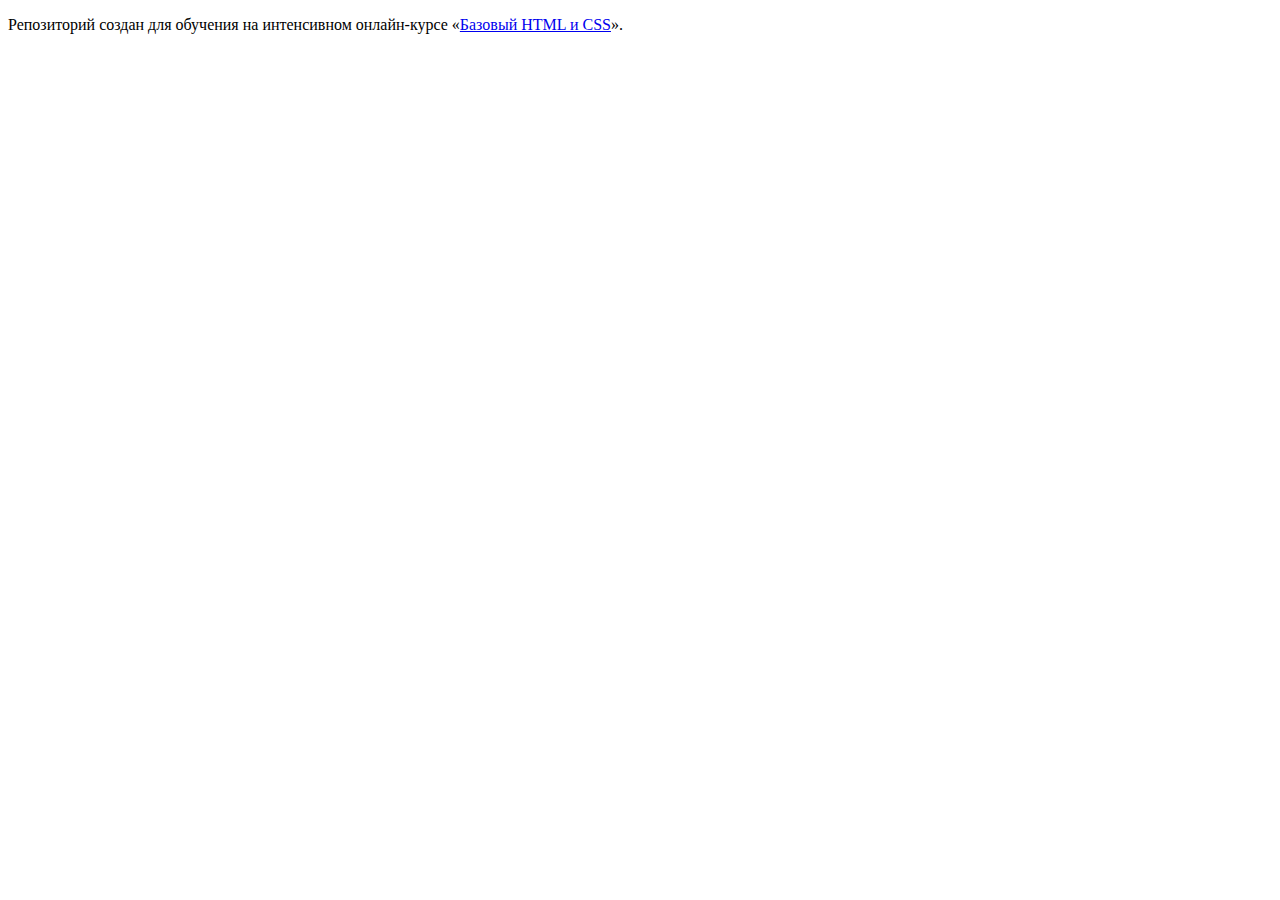
==== index.html @ 83e12e81 ":hatching_chick:" ====
<!DOCTYPE html>
<html lang="ru">
  <head>
    <meta charset="utf-8">
    <title>HTML Academy: Седона</title>
  </head>
  <body>

    <p>Репозиторий создан для обучения на интенсивном онлайн‑курсе «<a href="https://htmlacademy.ru/intensive/htmlcss">Базовый HTML и CSS</a>».</p>

  </body>
</html>
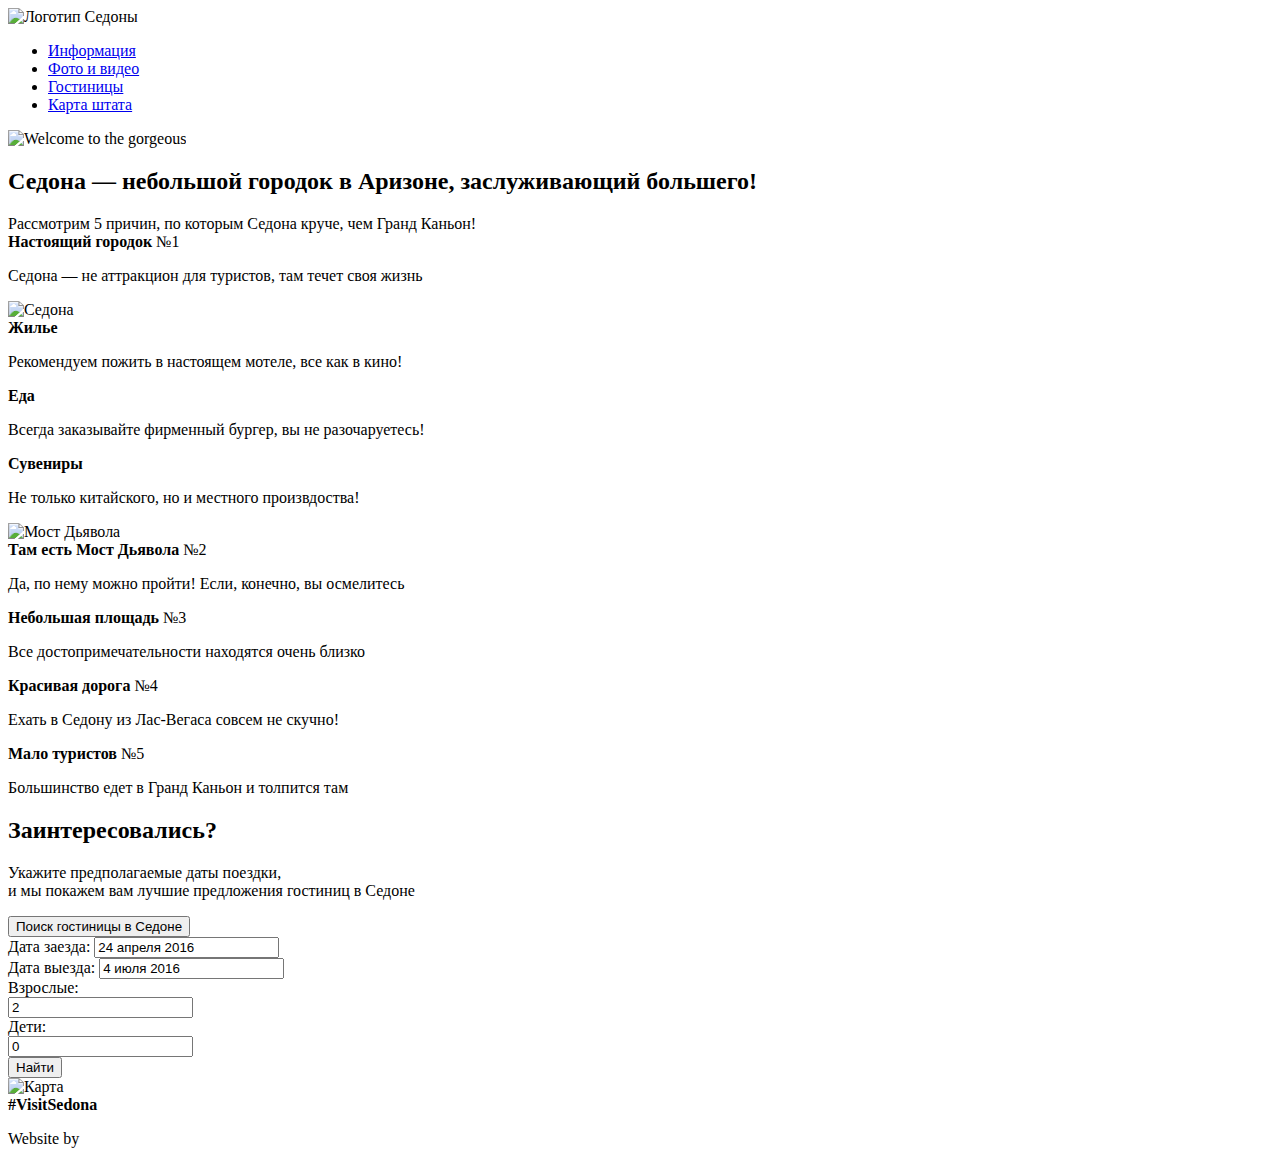
==== commit d910e410: "Разметка" ====
--- a/index.html
+++ b/index.html
@@ -1,12 +1,130 @@
 <!DOCTYPE html>
 <html lang="ru">
   <head>
-    <meta charset="utf-8">
+    <meta charset="UTF-8">
     <title>HTML Academy: Седона</title>
+    <link rel="stylesheet" href="https://fonts.googleapis.com/css?family=PT+Sans:400,700&amp;subset=cyrillic">
+    <link rel="stylesheet" href="css/vendor/normalize.css">
+    <link rel="stylesheet" href="css/style.css">
   </head>
   <body>
-
-    <p>Репозиторий создан для обучения на интенсивном онлайн‑курсе «<a href="https://htmlacademy.ru/intensive/htmlcss">Базовый HTML и CSS</a>».</p>
-
+    <div class="main-container">
+      <header class="main-header">
+        <nav class="main-navigation">
+          <img class="sedona-logo" src="img/logo-sedona.png" alt="Логотип Седоны">
+          <ul class="clearfix">
+            <li><a href="#">Информация</a></li>
+            <li><a href="#">Фото и видео</a></li>
+            <li><a href="hotels.html">Гостиницы</a></li>
+            <li><a href="#">Карта штата</a></li>
+          </ul>
+        </nav>
+        <div class="intro">
+          <img src="img/welcome.png" alt="Welcome to the gorgeous" width="458" height="352">
+        </div>
+      </header>
+      <main>
+        <h2 class="title-secondary">Седона &mdash; небольшой городок в Аризоне, заслуживающий большего!</h2>
+        <span class="subtitle">Рассмотрим 5 причин, по которым Седона круче, чем Гранд Каньон!</span>
+        <section class="reasons">
+          <div class="reasons-wrapper reason-blue">
+            <div class="reason reason-blue">
+              <b class="reason-title">Настоящий городок</b>
+              <span class="reason-nmb">№1</span>
+              <p class="reason-text">Седона &mdash; не аттракцион для туристов, там течет своя жизнь</p>
+            </div>
+            <div class="reason-img"><img src="img/sedona.jpg" width="800" alt="Седона"></div>
+          </div>
+          <div class="features-wrapper">
+            <div class="feature feature-house">
+              <b class="feature-title">Жилье</b>
+              <p class="feature-text">Рекомендуем пожить в настоящем мотеле, все как в кино!</p>
+            </div>
+            <div class="feature feature-food">
+              <b class="feature-title">Еда</b>
+              <p class="feature-text">Всегда заказывайте фирменный бургер, вы не разочаруетесь!</p>
+            </div>
+            <div class="feature feature-gift">
+              <b class="feature-title">Сувениры</b>
+              <p class="feature-text">Не только китайского, но и местного произвдоства!</p>
+            </div>
+          </div>
+          <div class="reasons-wrapper reason-blue">
+            <div class="reason-img"><img src="img/bridge.jpg" width="800" alt="Мост Дьявола"></div>
+            <div class="reason reason-blue">
+              <b class="reason-title">Там есть Мост&nbsp;Дьявола</b>
+              <span class="reason-nmb">№2</span>
+              <p class="reason-text">Да, по нему можно пройти! Если, конечно, вы осмелитесь</p>
+            </div>
+          </div>
+          <div class="reasons-wrapper">
+            <div class="reason">
+              <b class="reason-title">Небольшая площадь</b>
+              <span class="reason-nmb">№3</span>
+              <p class="reason-text">Все достопримечательности находятся очень близко</p>
+            </div>
+            <div class="reason">
+              <b class="reason-title">Красивая дорога</b>
+              <span class="reason-nmb">№4</span>
+              <p class="reason-text">Ехать в Седону из Лас-Вегаса совсем не скучно!</p>
+            </div>
+            <div class="reason">
+              <b class="reason-title">Мало туристов</b>
+              <span class="reason-nmb">№5</span>
+              <p class="reason-text">Большинство едет в Гранд Каньон и толпится там</p>
+            </div>
+          </div>
+        </section>
+        <section class="booking">
+          <h2 class="title-secondary">Заинтересовались?</h2>
+          <p class="subtitle">Укажите предполагаемые даты поездки,<br>и мы покажем вам лучшие предложения гостиниц в Седоне</p>
+          <button class="modal-header">Поиск гостиницы в Седоне</button>
+          <form class="booking-form" action="?">
+            <div class="form-group">
+              <label for="checkin-date">Дата заезда:</label>
+              <input id="checkin-date" type="text" value="24 апреля 2016">
+              <i class="icon icon-calendar"></i>
+            </div>
+            <div class="form-group">
+              <label for="checkout-date">Дата выезда:</label>
+              <input id="checkout-date" type="text" value="4 июля 2016">
+              <i class="icon icon-calendar"></i>
+            </div>
+            <div class="form-group to-left">
+              <label for="adults-number">Взрослые:</label>
+              <div class="input-count-wrapper">
+                <i class="icon icon-minus"></i>
+                <input id="adults-number" type="number" value="2">
+                <i class="icon icon-plus"></i>
+              </div>
+            </div>
+            <div class="form-group to-right">
+              <label for="kids-number">Дети:</label>
+              <div class="input-count-wrapper">
+                <i class="icon icon-minus"></i>
+                <input id="kids-number" type="number" value="0">
+                <i class="icon icon-plus"></i>
+              </div>
+            </div>
+            <button class="booking-btn" type="submit">Найти</button>
+          </form>
+        </section>
+      </main>
+      <footer class="map-footer">
+          <div class="map"><img src="img/map.jpg" width="1200" height="593" alt="Карта"></div>
+          <div class="main-footer main-footer-index">
+            <div class="footer-hashtag"><b>#VisitSedona</b></div>
+            <div class="footer-social">
+              <a href="#" title="Мы в Twitter"><i class="icon-twitter"></i></a>
+              <a href="#" title="Мы в Facebook"><i class="icon-facebook"></i></a>
+              <a href="#" title="Мы на Youtube"><i class="icon-youtube"></i></a>
+            </div>
+            <div class="footer-copyright">
+              <p>Website by</p>
+              <a href="https://htmlacademy.ru"><i class="sprite-html-logo"></i></a>
+            </div>
+          </div>
+        </footer>
+    </div>
   </body>
 </html>
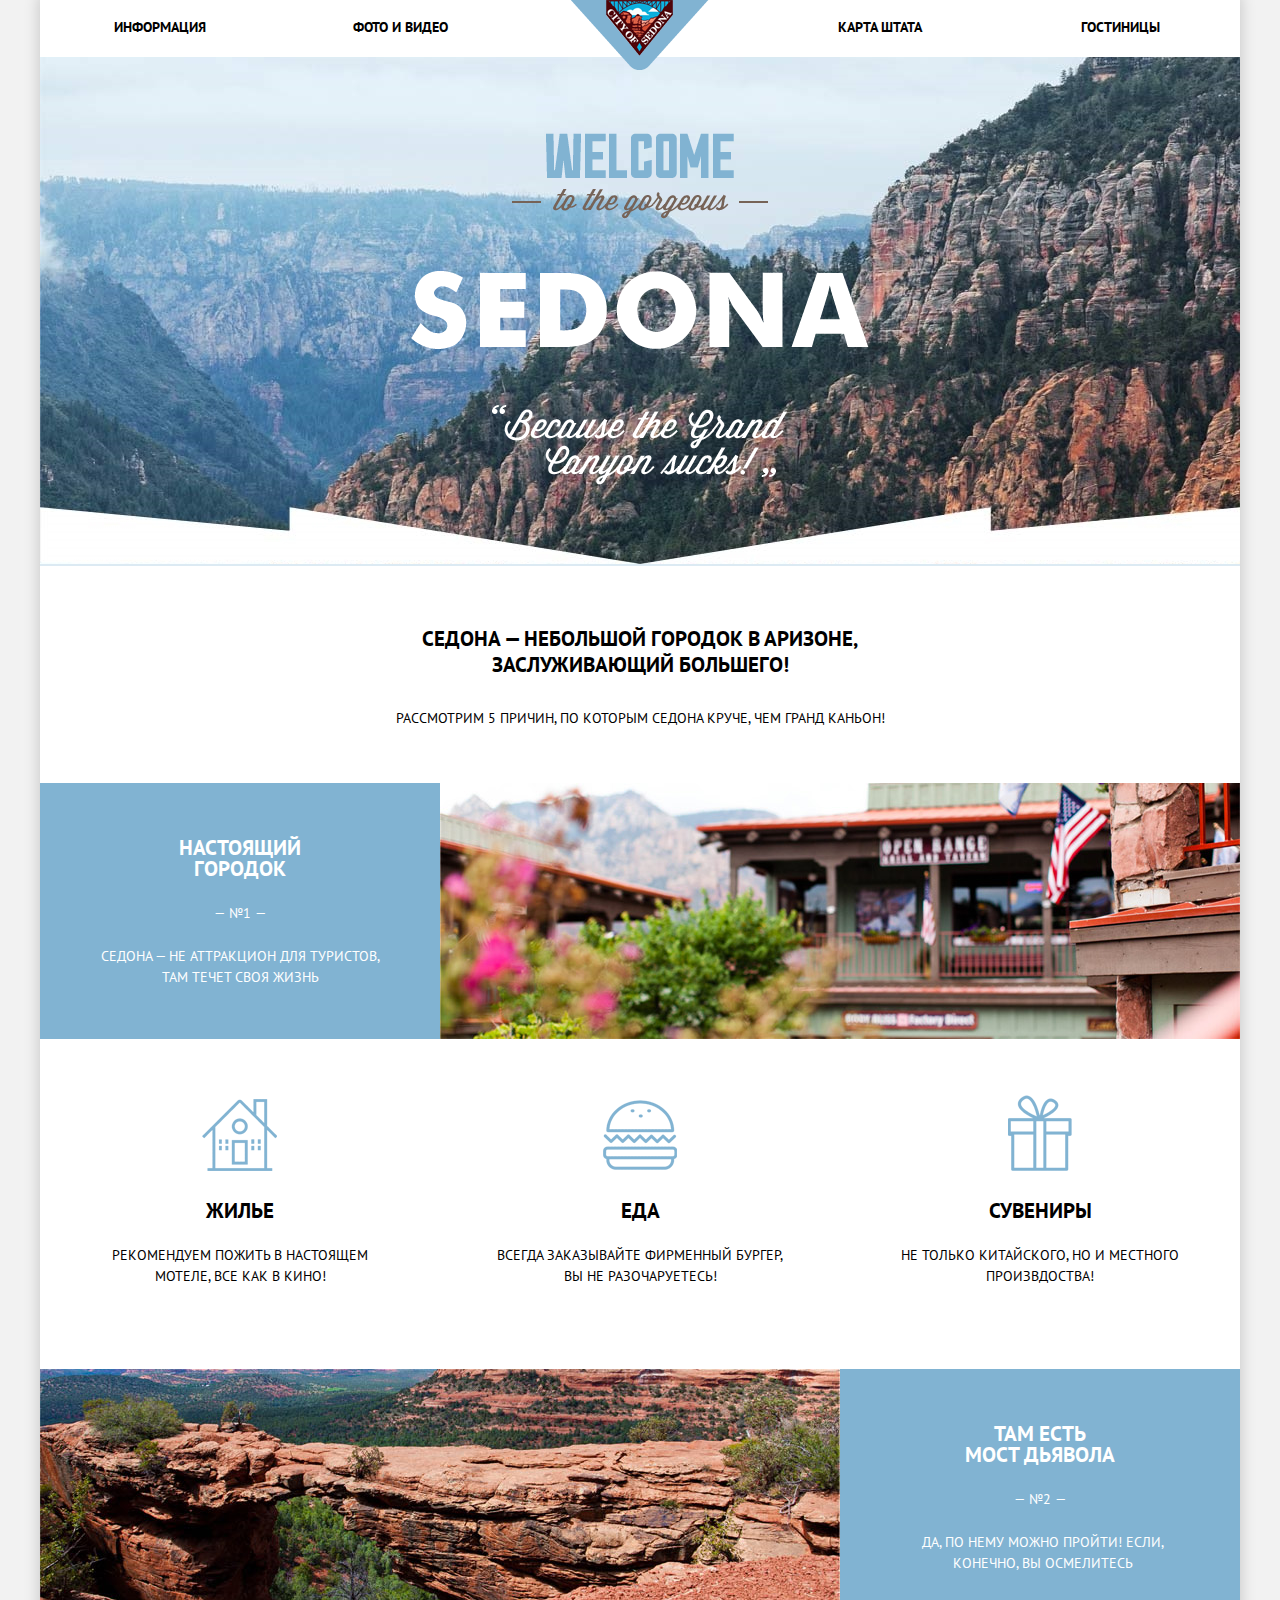
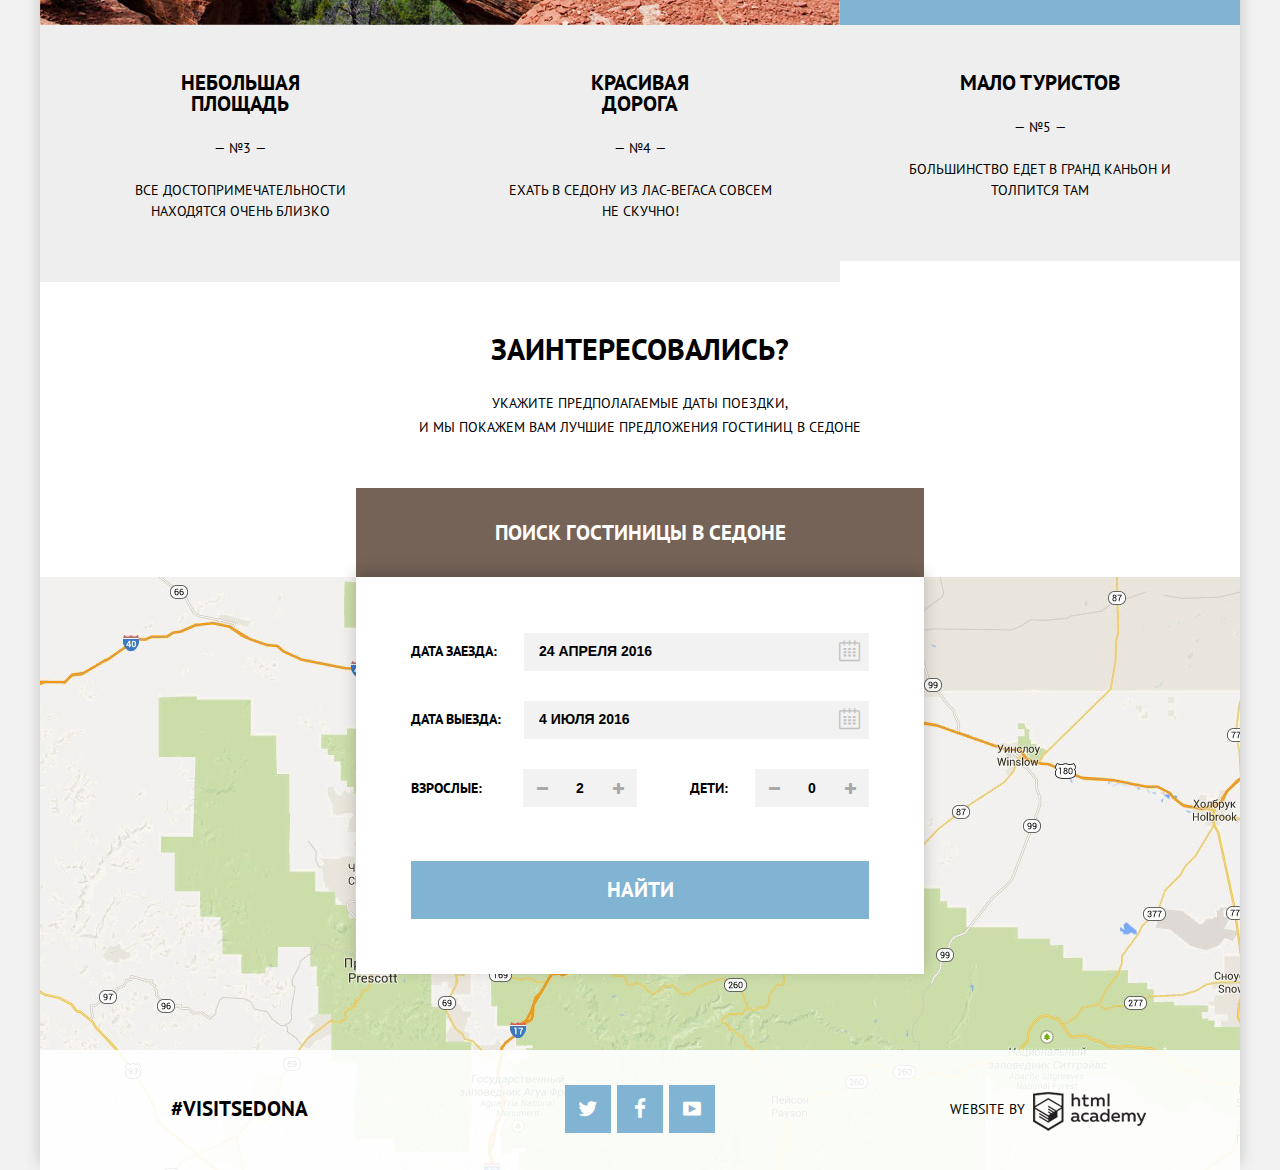
==== commit 4a64e1e5: "Декоративные элементы" ====
--- a/index.html
+++ b/index.html
@@ -4,7 +4,7 @@
     <meta charset="UTF-8">
     <title>HTML Academy: Седона</title>
     <link rel="stylesheet" href="https://fonts.googleapis.com/css?family=PT+Sans:400,700&amp;subset=cyrillic">
-    <link rel="stylesheet" href="css/vendor/normalize.css">
+    <link rel="stylesheet" href="css/normalize.css">
     <link rel="stylesheet" href="css/style.css">
   </head>
   <body>
@@ -121,7 +121,7 @@
             </div>
             <div class="footer-copyright">
               <p>Website by</p>
-              <a href="https://htmlacademy.ru"><i class="sprite-html-logo"></i></a>
+              <a href="https://htmlacademy.ru/intensive/htmlcss"><i class="sprite-html-logo"></i></a>
             </div>
           </div>
         </footer>
--- a/css/style.css
+++ b/css/style.css
@@ -0,0 +1,951 @@
+@charset "UTF-8";
+
+*, *::before, *::after {
+  box-sizing: border-box;
+}
+
+body {
+  font-family: "PT Sans", Tahoma, sans-serif;
+  text-transform: uppercase;
+  font-size: 14px;
+  line-height: 1.7142;
+  background-color: #f2f2f2;
+  margin: 0;
+}
+
+button {
+  text-transform: inherit;
+  font-family: inherit;
+}
+
+legend {
+  color: #fff;
+  font-size: 16px;
+  line-height: 21px;
+  margin-bottom: 25px;
+  font-weight: 700;
+}
+
+fieldset {
+  border: none;
+  padding: 0;
+  margin-right: 12px;
+}
+
+@font-face {
+  font-weight: normal;
+  font-style: normal;
+
+  font-family: "symbols-sedona";
+  src: url("../fonts/symbols-sedona.woff") format("woff"),
+       url("../fonts/symbols-sedona.woff2") format("woff2");
+}
+
+[class^="icon-"]::before,
+[class*=" icon-"]::before {
+  display: inline-block;
+  width: 1em;
+  margin-right: 0.2em;
+  margin-left: 0.2em;
+
+  font-weight: normal;
+  line-height: 1em;
+  font-family: "symbols-sedona";
+  text-align: center;
+  text-transform: none;
+  text-decoration: inherit;
+  font-style: normal;
+  font-variant: normal;
+
+  speak: none;
+}
+
+.icon-facebook::before { content: "\66"; } /* "f" */
+.icon-twitter::before { content: "\74"; } /* "t" */
+.icon-up-dir::before { content: "\25b2"; } /* "▲" */
+.icon-down-dir::before { content: "\25bc"; } /* "▼" */
+.icon-star::before { content: "\2605"; } /* "★" */
+.icon-check-off::before { content: "\2610"; } /* "☐" */
+.icon-check-on::before { content: "\2611"; } /* "☑" */
+.icon-calendar::before { content: "\e800"; } /* "" */
+.icon-plus::before { content: "\e801"; } /* "" */
+.icon-minus::before { content: "\e802"; } /* "" */
+.icon-youtube::before { content: "\f39e"; } /* "" */
+
+/*Hiding spinners in num fields by default*/
+
+input[type=number]::-webkit-inner-spin-button, 
+input[type=number]::-webkit-outer-spin-button { 
+-webkit-appearance: none;
+margin: 0; 
+}
+
+input[type='number'] {
+-moz-appearance: textfield;
+}
+
+.clearfix::after {
+  content: "";
+  display: table;
+  clear: both;
+}
+
+.main-container {
+  width: 1200px;
+  margin: 0 auto;
+  background-color: #fff;
+  box-shadow: 0 -5px 15px 0 rgba(0,0,0,0.2);
+}
+
+.main-header {
+  background: #dceaf3 url("../img/bacground-index-3.jpg") no-repeat 0 0;
+  padding-bottom: 73px;
+  margin-bottom: 60px;
+}
+
+.main-navigation {
+  padding: 16px 0 17px;                         /*??????*/
+  margin-bottom: 76px;
+  background-color: #fff;
+  position: relative;
+}
+
+.main-navigation ul {
+  margin: 0;
+  list-style: none;
+  padding-left: 0;
+}
+
+.main-navigation li {
+  float: left;
+  width: 20%;
+  text-align: center;
+}
+
+.main-navigation li:nth-child(n+3) {
+  float: right;
+}
+
+.main-navigation a,
+.main-navigation li {
+  color: inherit;
+  text-decoration: none;
+  font-weight: 700;
+}
+
+.main-navigation .sedona-logo {
+  position: absolute;
+  left: 50%;
+  transform: translateX(-50%);
+  top: 0;
+}
+
+.intro {
+  width: 458px;
+  margin: 0 auto;
+}
+
+main > .title-secondary {
+  width: 500px;
+  margin: 0 auto 29px;
+  text-align: center;
+  line-height: 1.2381;
+}
+
+main > .subtitle {
+  display: block;
+  width: 500px;
+  margin: 0 auto 52px;
+  text-align: center;  
+}
+
+.reasons {
+  font-size: 0;
+  margin-bottom: 55px;
+  text-align: center;
+}
+
+.reason,
+.reason-img,
+.feature {
+  display: inline-block;
+}
+
+.reason,
+.feature {
+  width: 400px;
+  vertical-align: top;
+}
+
+.reason-img {
+  width: 800px;
+  vertical-align: middle;
+}
+
+.reason-title,
+.feature-title {
+  font-size: 21px;
+  line-height: 1;
+}
+
+.reason-nmb,
+.reason-text,
+.feature-text {
+  font-size: 14px;
+  line-height: 1.5;
+}
+
+.reason-img img,
+.feature-img,
+.reason-title {
+  display: block;
+}
+
+.reason-title {
+  margin: 0 0 24px;
+  padding: 0 60px;
+}
+
+.reason-nmb::before,
+.reason-nmb::after {
+  content: "\2014";
+  margin: 0 4px;
+}
+
+.reason-text {
+  margin: 0;
+  margin-top: 21px;
+  position: relative;
+}
+
+.reason {
+  padding: 47px 60px 60px;
+  background-color: #eee;
+  text-align: center;
+}
+
+.reason-blue {
+  background-color: #81b3d2;
+  color: #fff;
+}
+
+.reason.reason-blue {
+  padding: 54px 48px 51px;
+}
+
+.reason-blue .reason-text {
+  margin-top: 22px;
+}
+
+.reasons-wrapper:nth-child(3) .reason-text {
+  width: 310px;
+}
+
+.feature {
+  padding-top: 161px;
+}
+
+.feature-house .feature-text::before,
+.feature-food .feature-text::before,
+.feature-gift .feature-text::before {
+  position: absolute;
+  content: '';
+  background-image: url(../img/features-sprite.png);
+  background-repeat: no-repeat;
+  display: block;
+}
+
+.feature-house .feature-text::before {
+  left: 107px;
+  bottom: 116px;
+  width: 75px;
+  height: 72px;
+  background-position: -213px -15px;
+}
+
+.feature-food .feature-text::before {
+  left: 108px;
+  bottom: 117px;
+  width: 74px;
+  height: 70px;
+  background-position: -15px -15px;
+}
+
+.feature-gift .feature-text::before {
+  left: 113px;
+  bottom: 116px;
+  width: 64px;
+  height: 76px;
+  background-position: -119px -15px;
+}
+
+.feature-text {
+  position: relative;
+  margin: 24px auto 82px;
+  width: 290px;
+}
+
+.booking {
+  text-align: center;
+  position: relative;
+}
+
+.booking .title-secondary {
+  width: 500px;
+  margin: 0 auto 29px;
+  text-align: center;
+  font-size: 30px;
+  line-height: 0.8;
+  margin-bottom: 31px;
+}
+
+.booking .subtitle {
+  display: block;
+  width: 500px;
+  margin: 0 auto 48px;
+  text-align: center;
+}
+
+.modal-header {
+  width: 568px;
+  background-color: #766357;
+  color: #fff;
+  padding: 31px 130px;
+  font-size: 21px;
+  font-weight: 700;
+  border: none;
+  text-decoration: none;
+}
+
+.booking-form {
+  position: absolute;
+  left: 316px;
+  width: 568px;
+  background-color: #fff;
+  padding: 56px 55px 55px;
+  font-weight: 700;
+  box-shadow: 0 -5px 15px 0 rgba(0,0,0,0.2);
+  z-index: 100;
+}
+
+.to-left {
+  float: left;
+}
+
+.to-right {
+  float: right;
+}
+
+.form-group label,
+.input-count-wrapper {
+  display: inline-block;
+}
+
+.form-group {
+  text-align: left;
+  margin-bottom: 30px;
+  position: relative;
+  font-size: 0;
+}
+
+.form-group > * {
+  font-size: 14px;
+  line-height: 1.8571;
+}
+
+.icon {
+  position: absolute;
+  font-size: 21px;
+  line-height: 26px;
+  color: #c2c2c2;
+}
+
+.icon-calendar {
+  top: 5px;
+  right: 5px;
+}
+
+.icon:hover {
+  color: #000;
+}
+
+.icon:active {
+  color: #81b3d2;
+}
+
+.icon-minus,
+.icon-plus {
+  display: block;
+  width: 38px;
+  height: 38px;
+  text-align: center;
+  font-size: 14px;
+  padding: 7px 0;
+  color: #a9a9a9;
+}
+
+.icon-plus {
+  right: 0;
+  bottom: 0;
+}
+
+.form-group label {
+  width: 113px;
+}
+
+.form-group input {
+  padding: 6px 40px 6px 15px;
+  border: none;
+  background-color: #f2f2f2;
+  width: 345px;
+  font-weight: 700;
+  text-transform: uppercase;
+}
+
+.form-group input:hover {
+  background-color: #ebebeb;
+}
+
+.form-group input:focus {
+  background-color: #fff;
+  outline: 2px solid #e5e5e5;
+}
+
+.input-count-wrapper {
+  font-size: 0;
+}
+
+.input-count-wrapper input {
+  width: 114px;
+  font-size: 14px;
+}
+
+.input-count-wrapper input {
+  padding: 11px 13px;
+  text-align: center;
+}
+
+.to-left label {
+  width: 112px;
+}
+
+.to-right label {
+  width: 65px;
+}
+
+.booking-btn {
+  width: 458px;
+  color: #fff;
+  background-color: #81b3d2;
+  padding: 16px 0;
+  border: none;
+  font-weight: 700;
+  text-decoration: none;
+}
+
+.booking-form .booking-btn {
+  margin-top: 24px;
+  font-size: 21px;
+  line-height: 1.2381;
+}
+
+.booking-form .booking-btn:hover {
+  background-color: #669ec0;
+}
+
+.booking-form .booking-btn:active {
+  background-color: #669ec0;
+  color: #88b6d1;
+}
+
+.map-footer {
+  position: relative;
+  background-color: #eee;
+}
+
+.map {
+  font-size: 0;
+}
+
+.main-footer-index {
+  position: absolute;
+  background-color: rgba(255, 255, 255, 0.9);
+  width: 100%;
+  height: 120px;
+}
+
+.main-footer {
+  position: absolute;
+  font-size: 0;
+  bottom: 0;
+  left: 0;
+}
+
+.main-footer div {
+  display: inline-block;
+  width: 33.33%;
+  text-align: center;
+  vertical-align: middle;
+  padding-top: 35px;
+}
+
+.footer-hashtag {
+  font-size: 21px;
+  font-weight: 700;
+  /*margin-top: 41px;*/
+}
+
+.footer-social {
+  font-size: 0;
+}
+
+.footer-social a {
+  display: inline-block;
+  width: 46px;
+  height: 48px;
+  margin-right: 6px;
+  font-size: 21px;
+  line-height: 48px;
+  text-decoration: none;
+  color: #fff;
+  background-color: #81b3d2;
+}
+
+.footer-social a:hover {
+  background-color: #669ec0;
+}
+
+.footer-social a:active {
+  background-color: #5496bd;
+}
+
+.footer-social a:active i {
+  opacity: .3;
+}
+
+.footer-social a:last-child {
+  margin-right: 0;
+}
+
+.footer-copyright {
+  font-size: 0px;
+}
+
+.footer-copyright * {
+  display: inline-block;
+}
+
+.footer-copyright p {
+  font-size: 14px;
+  vertical-align: middle;
+  margin: 2px 8px 0 16px;
+}
+
+.footer-copyright a {
+  vertical-align: middle;
+  margin-top: 5px;
+}
+
+.sprite-html-logo {
+  background-image: url(../img/academy-sprite.png);
+  background-repeat: no-repeat;
+  display: block;
+  width: 113px;
+  height: 39px;
+  background-position: -15px -15px;
+}
+
+.sprite-html-logo:hover {
+  background-position: -301px -15px;
+}
+
+.sprite-html-logo:active {
+  background-position: -158px -15px;
+}
+
+.hotels-header {
+  background: #dceaf3 url("../img/background-hotels.jpg") no-repeat 0 0;
+  margin-bottom: 26px;
+}
+
+.hotels-navigation {
+  margin-bottom: 0px;
+}
+
+.hotels-form {
+  padding: 27px 73px 5px;
+  margin-bottom: 11px;
+}
+
+.amenities {
+  float: left;
+  width: 240px;
+}
+
+.accomondation-type {
+  float: left;
+  width: 290px;
+}
+
+.price-range {
+  float: right;
+  width: 330px;
+}
+
+.filter {
+  display: none;
+}
+
+.filter-label {
+  line-height: 21px;
+  font-size: 14px;
+  color: #fff;
+  display: block;
+  vertical-align: top;
+  cursor: pointer;
+  margin-bottom: 25px;
+}
+
+.filter + .filter-label::before {
+  content: "\2610";
+  font-family: "symbols-sedona";
+  display: inline-block;
+  vertical-align: top;
+  font-size: 26px;
+  margin-right: 19px;
+}
+
+.filter:checked + .filter-label::before {
+  content: "\2611";
+  margin-right: 15px;
+}
+
+.filter:disabled + .filter-label::before,
+.filter:disabled + .filter-label {
+  color: #6a6a6a;
+  cursor: not-allowed;
+}
+
+.filter-range {
+  float: right;
+  width: 320px;
+  color: #fff;
+  text-transform: uppercase;
+}
+
+.filter-range-title {
+  margin-bottom: 9px;
+  font-weight: 700;
+  font-size: 16px;
+  line-height: 21px;
+}
+
+.price-controls {
+  position: relative;
+  height: 36px;
+  margin-bottom: 20px;
+  font-size: 0;
+  border: 2px solid #fff;
+  border-radius: 2px;
+}
+
+.price-controls::after {
+  content: "";
+  position: absolute;
+  top: 50%;
+  left: 50%;
+  width: 2px;
+  height: 22px;
+  background: #fff;
+  transform: translate(-50%, -50%);
+}
+
+.price-controls label {
+  display: inline-block;
+  font-size: 14px;
+  line-height: 38px;
+  vertical-align: top;
+  cursor: pointer;
+}
+
+.price-controls .min-price,
+.price-controls .max-price {
+  width: 157px;
+  padding-left: 65px;
+}
+
+.min-price {
+  margin-right: 2px;
+}
+
+.price-controls input {
+  width: 50px;
+  margin: 0 5px;
+  color: inherit;
+  font: inherit;
+  background: none;
+  border: none;
+  outline: none;
+}
+
+.range-controls {
+  position: relative;
+  margin-bottom: 32px;
+}
+
+.range-controls .scale {
+  height: 2px;
+  background: rgba(255, 255, 255, 0.3);
+}
+
+.range-controls .bar {
+  width: 80%;
+  height: 2px;
+  background: #fff;
+}
+
+.range-toggle {
+  position: absolute;
+  top: -8px;
+  width: 18px;
+  height: 18px;
+  background: #ababab;
+  border: 7px solid #fff;
+  border-radius: 50%;
+  box-shadow: 0 2px 1px 0 rgba(0, 1, 1, 0.2);
+  cursor: pointer;
+}
+
+.range-toggle:hover {
+  background: #1c4f80;
+}
+
+.range-toggle-min {
+  left: 0;
+}
+
+.range-toggle-max {
+  left: 80%;
+}
+
+.btn-transparent {
+  display: block;
+  margin: 0 auto;
+  padding: 6px 35px;
+  font-size: 14px;
+  line-height: 20px;
+  color: #fff;
+  text-transform: uppercase;
+  background: transparent;
+  border: 2px solid #fff;
+  border-radius: 2px;
+  outline: none;
+  cursor: pointer;
+}
+
+.btn-transparent:hover {
+  color: #000;
+  background: #fff;
+}
+
+.sorters {
+  margin: 0 73px 26px;
+}
+
+.sorter {
+  padding: 0;
+  border: none;
+  background: none;
+}
+
+.sorter:not(.arr) {
+  color: #b7b7b7;
+  border-bottom: 1px dotted #81b3d2;
+}
+
+.sorter:not(.arr):hover {
+  color: #81b3d2;
+  cursor: pointer;
+}
+
+.sorter:not(.arr):not(.btn-active):active {
+  color: #000;
+  border: none;
+}
+
+.sorter.btn-active {
+  color: #81b3d2;
+  border: none;
+  outline: none;
+}
+
+.sorter.btn-active:hover {
+  cursor: default;
+}
+
+.sorters-left {
+  float: left;
+  font-size: 0;
+  vertical-align: baseline;
+}
+
+.sorters-right {
+  padding-top: 7px;
+  float: right;
+}
+
+.sorters-results {
+  margin-right: 48px;
+  font-size: 21px;
+}
+
+.sorters-type,
+.sorter:not(.arr) {
+  font-size: 12px;
+  text-transform: uppercase;
+  margin-right: 40px;
+}
+
+.sorter:not(.arr) {
+  margin-right: 33px;
+}
+
+.sorter:last-child {
+  margin-right: 0;
+}
+
+.sorter.arr {
+  color: #b7b7b7;
+}
+
+.sorter.arr:not(.arr-active):hover {
+  color: #000;
+}
+
+.sorter.arr:not(.arr-active):active {
+  color: #81b3d2;
+}
+
+.sorter.arr-active {
+  color: #81b3d2;
+}
+
+.sorter.arr:first-child {
+  margin-right: 10px;
+}
+
+.sorters-results,
+.sorters-type,
+.sorter {
+  display: inline-block;
+  vertical-align: baseline;
+}
+
+.hotel-row {
+  border-top: 1px solid #e5e5e5;
+  padding: 30px 72px;
+}
+
+.hotel-pic {
+  float: left;
+  margin-right: 30px;
+  font-size: 0;
+}
+
+.hotel-content {
+  float: left;
+}
+
+.hotel-title {
+  text-decoration: none;
+  color: #000;
+  font-size: 21px;
+  line-height: 0;
+  font-weight: 700;
+  margin-bottom: 12px;
+}
+
+.hotel-info {
+  margin-bottom: 15px;
+  margin-top: 4px;
+}
+
+.hotel-type {
+  display: inline-block;
+  width: 78px;
+  margin-right: 34px;
+}
+
+.hotel-btns a {
+  line-height: 1.5;
+  text-decoration: none;
+  color: #fff;
+  font-family: "PT Sans", Tahoma, sans-serif;
+  padding: 4px 17px;
+}
+
+.more{
+  background-color: #81b3d2;
+  margin-right: 2px;
+}
+
+.book {
+  background-color: #766357;
+}
+
+.ratings {
+  float: right;
+  text-align: right;
+}
+
+.stars {
+  font-size: 23px;
+  letter-spacing: 4px;
+  line-height: 0.6;
+  color: #81b3d2;
+  margin-right: -5px;
+  margin-bottom: 52px;
+}
+
+.rating {
+  margin-right: 12px;
+  background-color: transparent;
+}
+
+.footer-hotels {
+  padding: 36px 73px;
+  border-top: 1px solid #e5e5e5;
+}
+
+.footer-hotels .footer-hashtag,
+.footer-hotels .footer-social {
+  float: left;
+}
+
+.footer-hotels .footer-copyright {
+  float: right;
+}
+
+.footer-social {
+  text-align: center;
+}
+
+.footer-hotels .footer-social {
+  width: 400px;
+  font-size: 0;
+}
+
+.footer-hotels .footer-hashtag,
+.footer-hotels .footer-copyright {
+  width: 240px;
+}
+
+.footer-hotels .footer-hashtag {
+  margin-right: 27px;
+  margin-top: 5px;
+  margin-left: 59px;
+}
+
+.footer-hotels .footer-social {
+  padding: 0 125px;
+}
